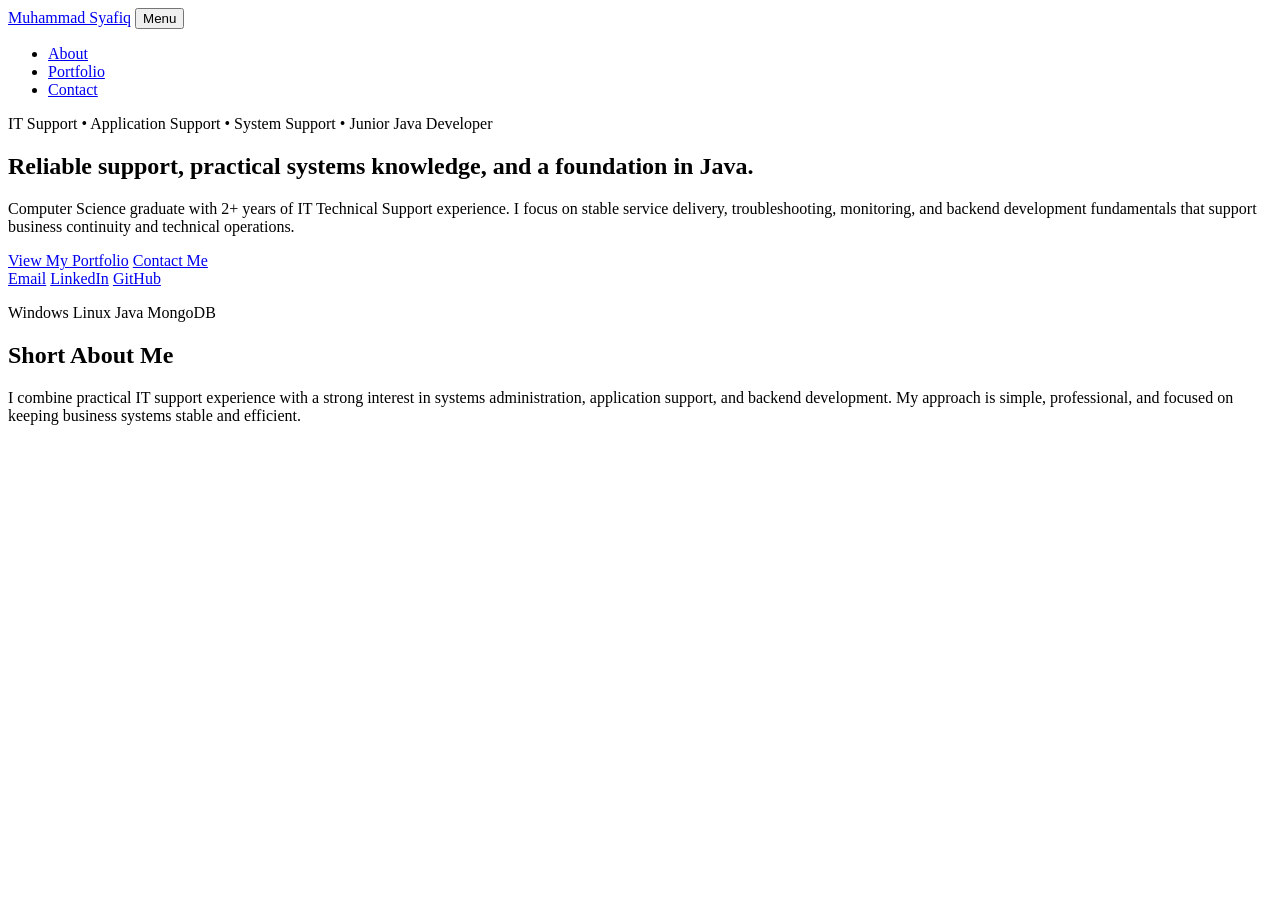
==== index.html @ 4371b867 "Add files via upload" ====
<!DOCTYPE html>
<html lang="en">
<head>
    <meta charset="UTF-8">
    <meta name="viewport" content="width=device-width, initial-scale=1.0">
    <meta name="description" content="Personal portfolio landing page for Muhammad Syafiq, focused on IT support and Java backend development roles.">
    <title>Muhammad Syafiq | Portfolio</title>
    <link rel="stylesheet" href="assets/css/style.css">
</head>
<body>
    <header class="site-header">
        <div class="container navbar">
            <a class="brand" href="index.html">Muhammad Syafiq</a>
            <button class="menu-toggle" aria-label="Toggle navigation">Menu</button>
            <ul class="nav-links">
                <li><a href="#about">About</a></li>
                <li><a href="myportfolio.html">Portfolio</a></li>
                <li><a href="#contact">Contact</a></li>
            </ul>
        </div>
    </header>

    <main>
        <section class="hero">
            <div class="container hero-grid">
                <div class="hero-copy reveal">
                    <p class="badge">IT Support • Application Support • System Support • Junior Java Developer</p>
                    <h1>Reliable support, practical systems knowledge, and a foundation in Java.</h1>
                    <p>
                        Computer Science graduate with 2+ years of IT Technical Support experience. I focus on
                        stable service delivery, troubleshooting, monitoring, and backend development fundamentals
                        that support business continuity and technical operations.
                    </p>
                    <div class="cta-row">
                        <a class="btn btn-primary" href="myportfolio.html">View My Portfolio</a>
                        <a class="btn btn-secondary" href="#contact">Contact Me</a>
                    </div>
                    <div class="contact-list" id="contact">
                        <a class="contact-link" href="mailto:syafiqir99@gmail.com">Email</a>
                        <a class="contact-link" href="https://www.linkedin.com" target="_blank" rel="noreferrer">LinkedIn</a>
                        <a class="contact-link" href="https://github.com" target="_blank" rel="noreferrer">GitHub</a>
                    </div>
                </div>

                <div class="hero-card glass-card reveal">
                    <div class="hero-visual" aria-hidden="true"></div>
                    <div class="badge-row" style="margin-top: 1rem;">
                        <span class="badge">Windows</span>
                        <span class="badge">Linux</span>
                        <span class="badge">Java</span>
                        <span class="badge">MongoDB</span>
                    </div>
                </div>
            </div>
        </section>

        <section id="about" class="container reveal" style="padding-bottom: 4rem;">
            <div class="glass-card profile-card">
                <h2 class="section-title">Short About Me</h2>
                <p>
                    I combine practical IT support experience with a strong interest in systems administration,
                    application support, and backend development. My approach is simple, professional, and focused on
                    keeping business systems stable and efficient.
                </p>
            </div>
        </section>
    </main>

    <script src="assets/js/script.js"></script>
</body>
</html>
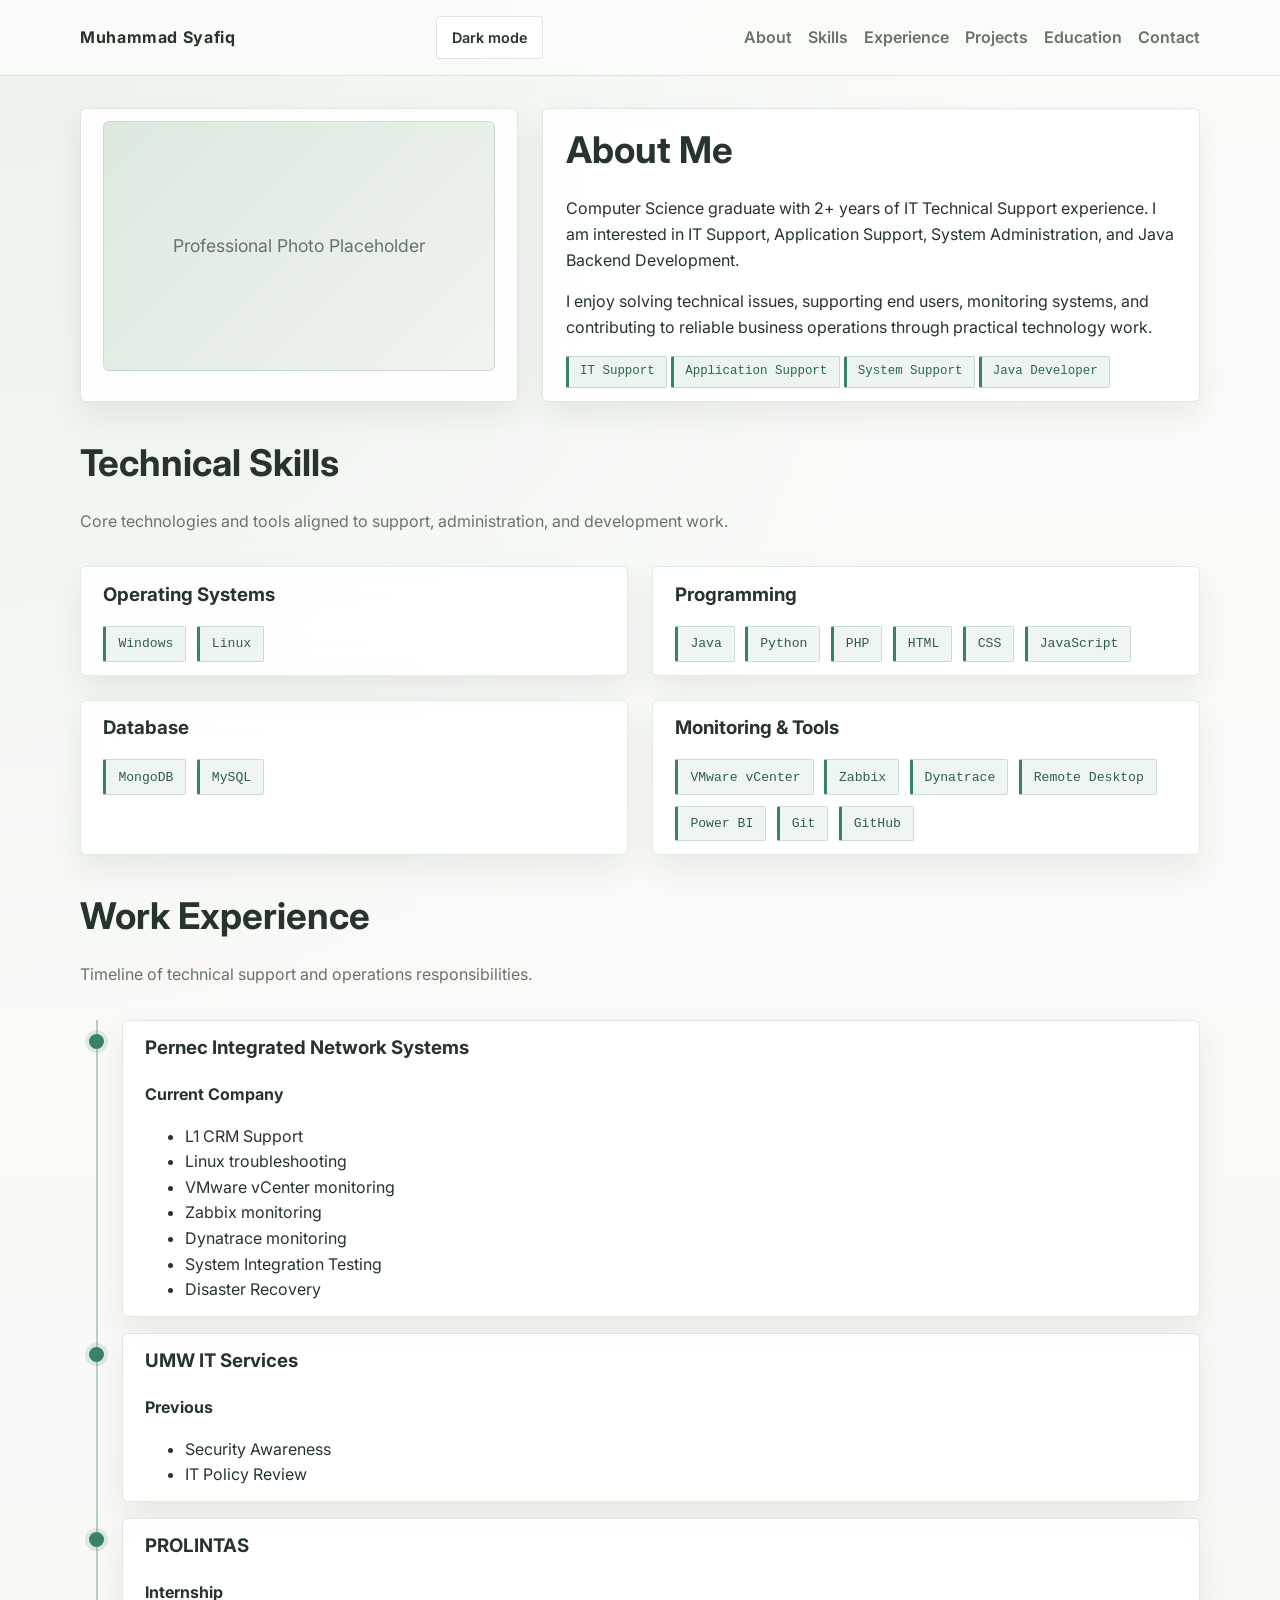
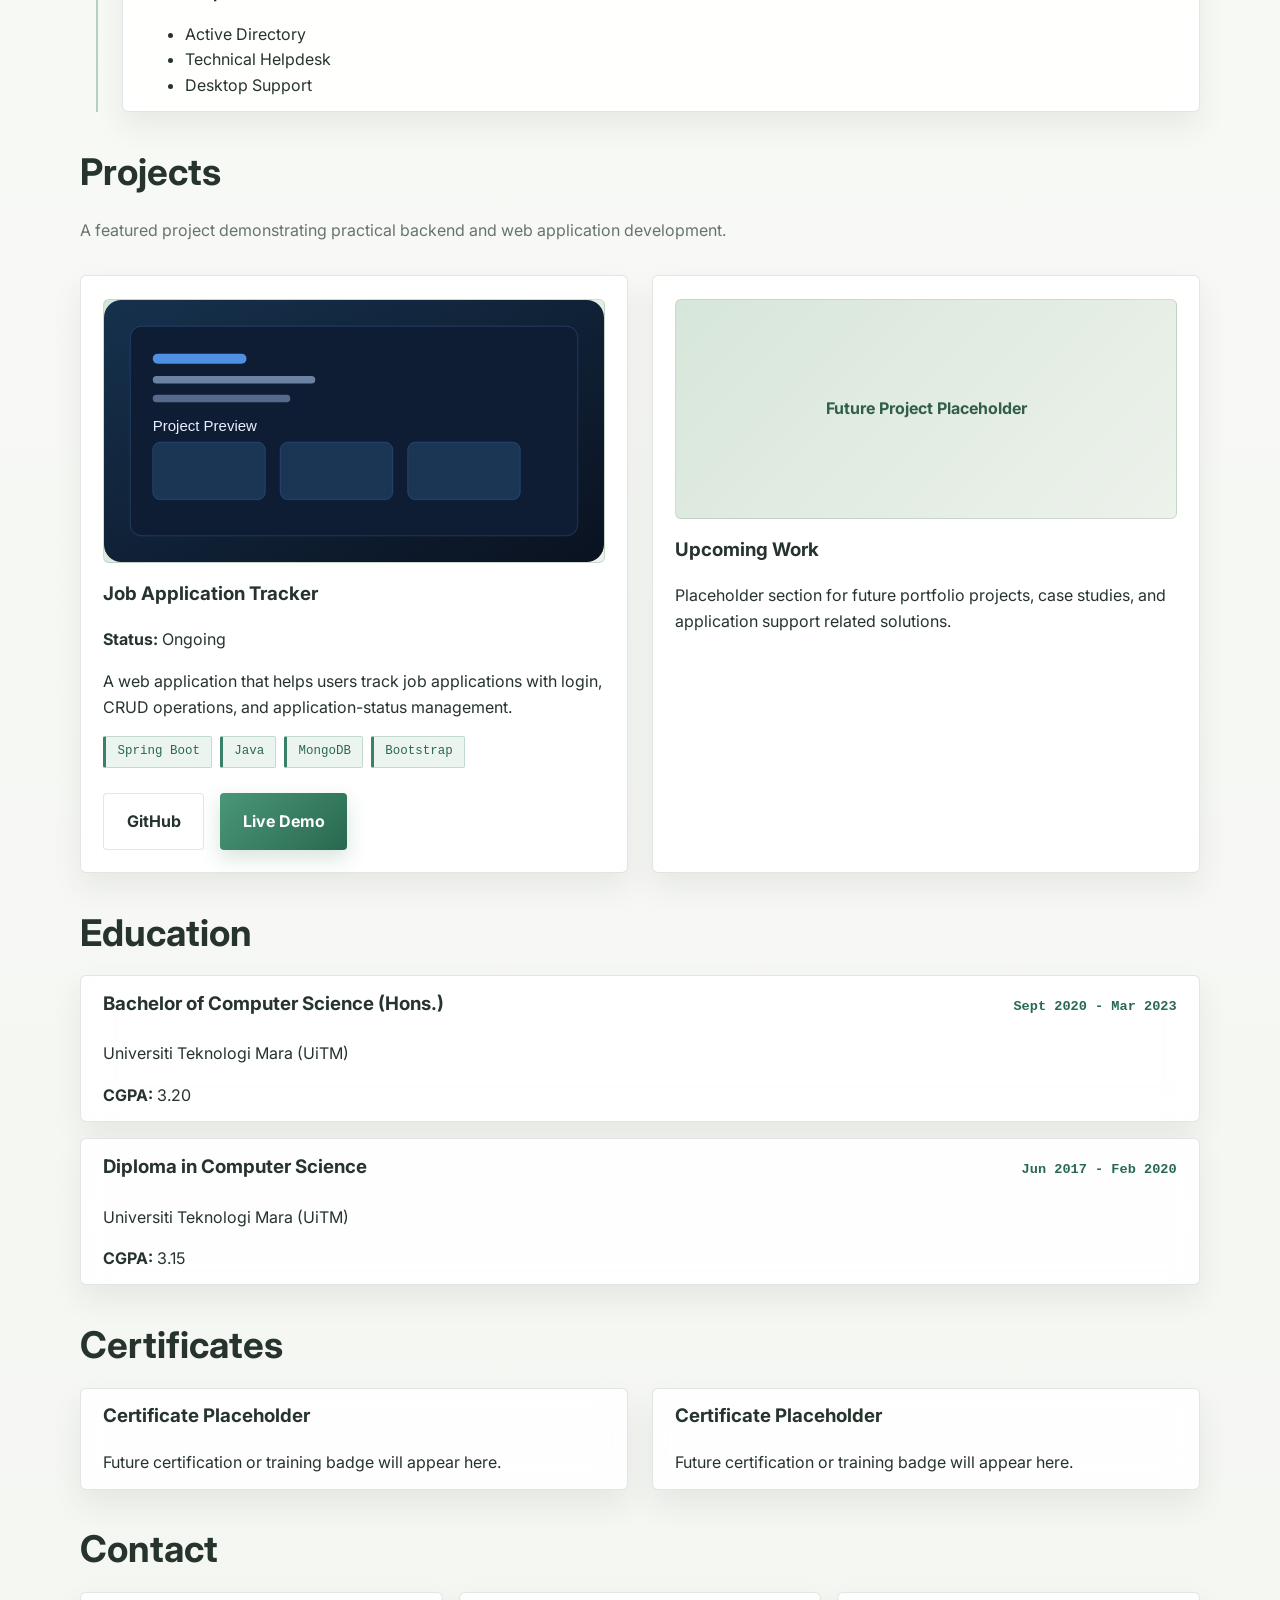
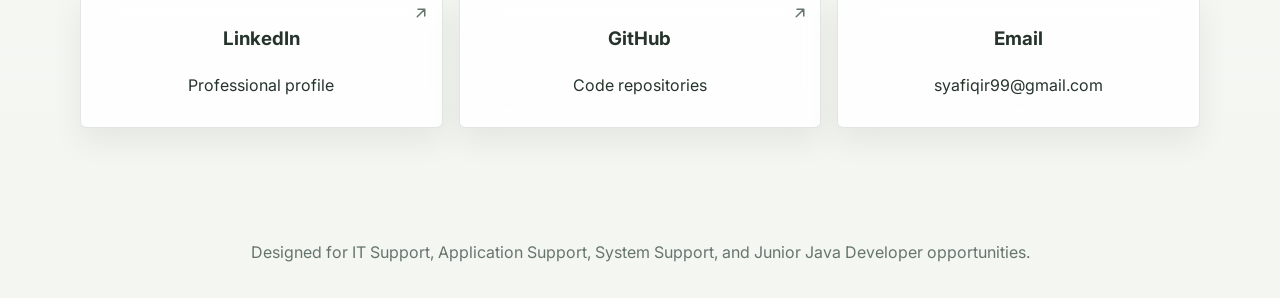
==== commit 6ec526a8: "Update portfolio" ====
--- a/index.html
+++ b/index.html
@@ -3,69 +3,15 @@
 <head>
     <meta charset="UTF-8">
     <meta name="viewport" content="width=device-width, initial-scale=1.0">
-    <meta name="description" content="Personal portfolio landing page for Muhammad Syafiq, focused on IT support and Java backend development roles.">
+    <meta http-equiv="refresh" content="0; url=myportfolio.html">
+    <meta name="description" content="Muhammad Syafiq's IT support and software development portfolio.">
     <title>Muhammad Syafiq | Portfolio</title>
-    <link rel="stylesheet" href="assets/css/style.css">
+    <link rel="canonical" href="myportfolio.html">
+    <script>
+        window.location.replace("myportfolio.html");
+    </script>
 </head>
 <body>
-    <header class="site-header">
-        <div class="container navbar">
-            <a class="brand" href="index.html">Muhammad Syafiq</a>
-            <button class="menu-toggle" aria-label="Toggle navigation">Menu</button>
-            <ul class="nav-links">
-                <li><a href="#about">About</a></li>
-                <li><a href="myportfolio.html">Portfolio</a></li>
-                <li><a href="#contact">Contact</a></li>
-            </ul>
-        </div>
-    </header>
-
-    <main>
-        <section class="hero">
-            <div class="container hero-grid">
-                <div class="hero-copy reveal">
-                    <p class="badge">IT Support • Application Support • System Support • Junior Java Developer</p>
-                    <h1>Reliable support, practical systems knowledge, and a foundation in Java.</h1>
-                    <p>
-                        Computer Science graduate with 2+ years of IT Technical Support experience. I focus on
-                        stable service delivery, troubleshooting, monitoring, and backend development fundamentals
-                        that support business continuity and technical operations.
-                    </p>
-                    <div class="cta-row">
-                        <a class="btn btn-primary" href="myportfolio.html">View My Portfolio</a>
-                        <a class="btn btn-secondary" href="#contact">Contact Me</a>
-                    </div>
-                    <div class="contact-list" id="contact">
-                        <a class="contact-link" href="mailto:syafiqir99@gmail.com">Email</a>
-                        <a class="contact-link" href="https://www.linkedin.com" target="_blank" rel="noreferrer">LinkedIn</a>
-                        <a class="contact-link" href="https://github.com" target="_blank" rel="noreferrer">GitHub</a>
-                    </div>
-                </div>
-
-                <div class="hero-card glass-card reveal">
-                    <div class="hero-visual" aria-hidden="true"></div>
-                    <div class="badge-row" style="margin-top: 1rem;">
-                        <span class="badge">Windows</span>
-                        <span class="badge">Linux</span>
-                        <span class="badge">Java</span>
-                        <span class="badge">MongoDB</span>
-                    </div>
-                </div>
-            </div>
-        </section>
-
-        <section id="about" class="container reveal" style="padding-bottom: 4rem;">
-            <div class="glass-card profile-card">
-                <h2 class="section-title">Short About Me</h2>
-                <p>
-                    I combine practical IT support experience with a strong interest in systems administration,
-                    application support, and backend development. My approach is simple, professional, and focused on
-                    keeping business systems stable and efficient.
-                </p>
-            </div>
-        </section>
-    </main>
-
-    <script src="assets/js/script.js"></script>
+    <p>Opening the portfolio… <a href="myportfolio.html">Continue to Muhammad Syafiq's portfolio</a>.</p>
 </body>
-</html>+</html>
